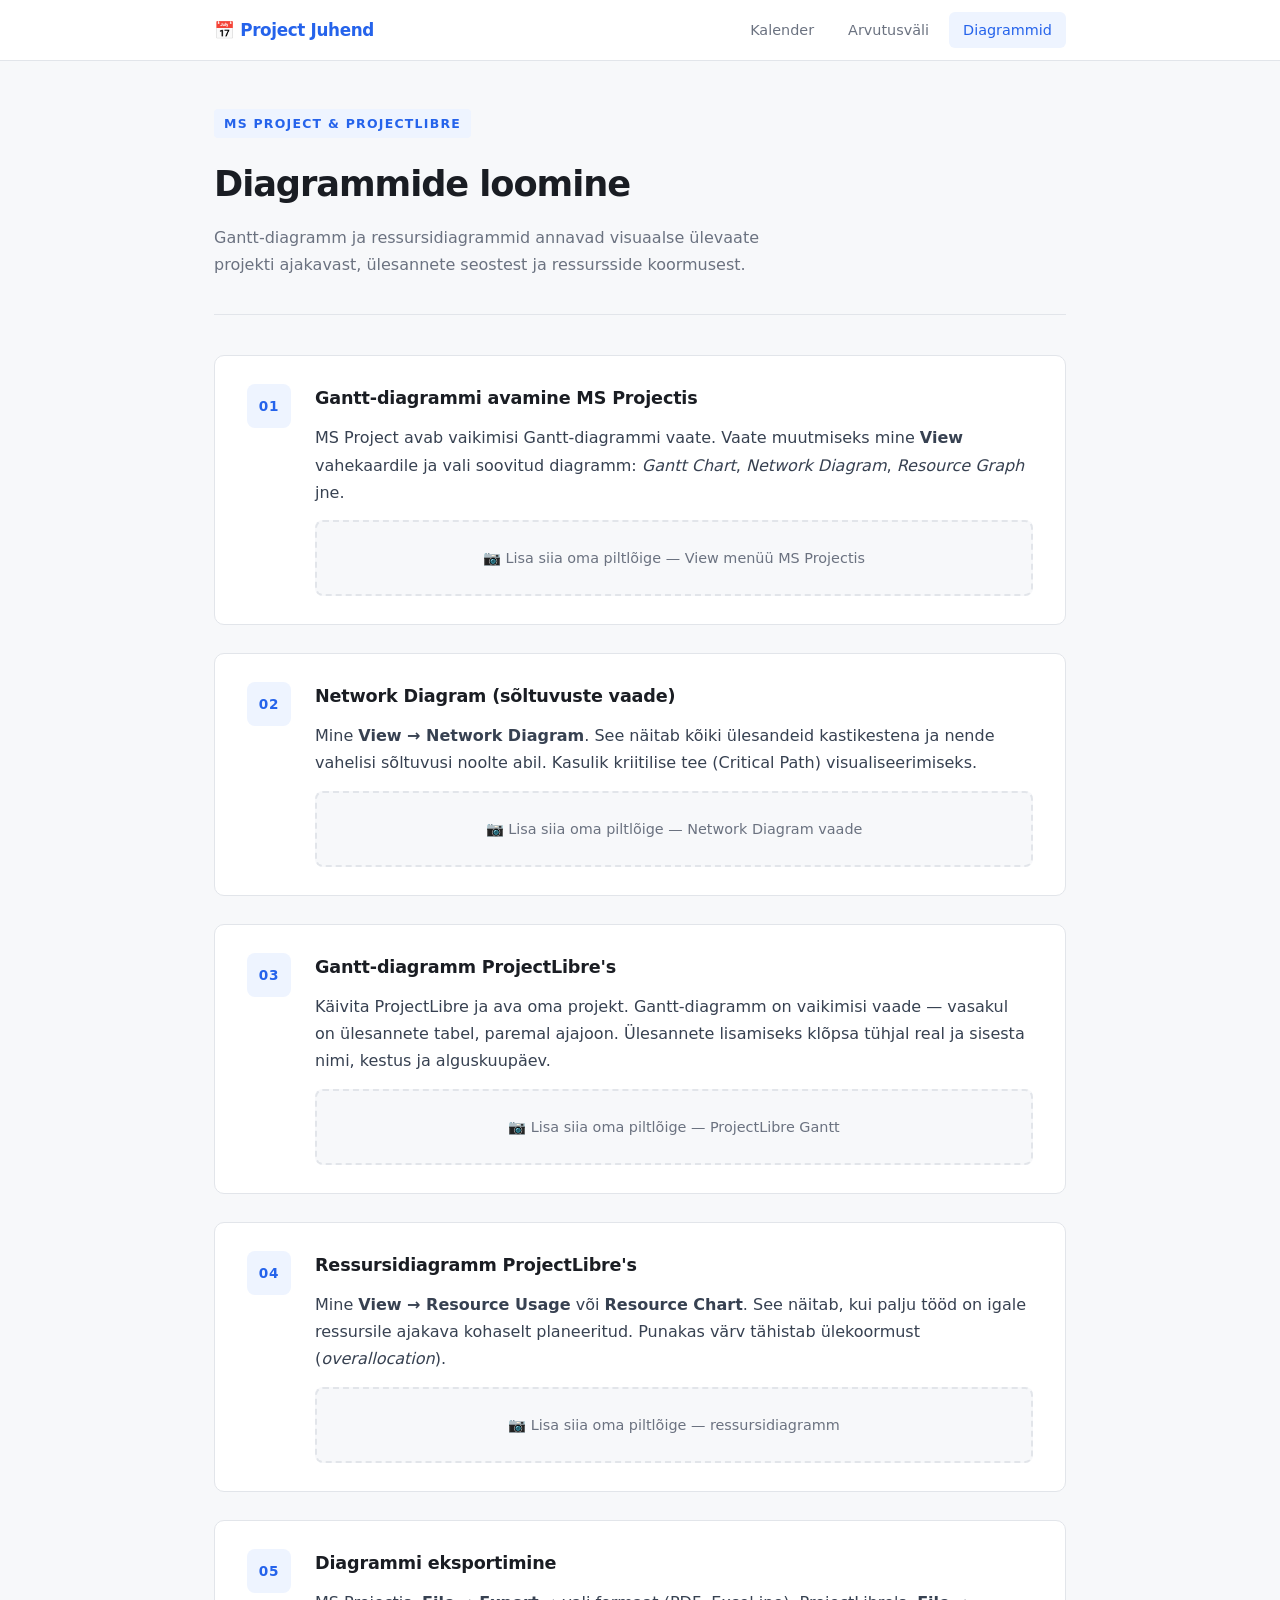
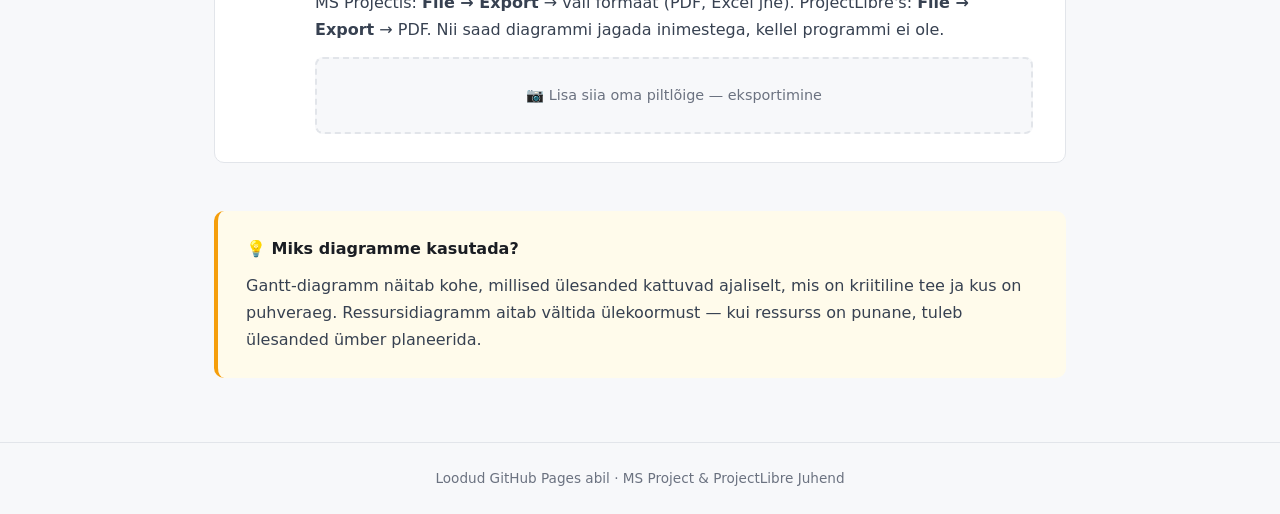
==== diagramm.html @ 18500b0e "Lisa HTML struktuur ja CSS" ====
<!DOCTYPE html>
<html lang="et">
<head>
  <meta charset="UTF-8" />
  <meta name="viewport" content="width=device-width, initial-scale=1.0"/>
  <title>Diagrammid — MS Project &amp; ProjectLibre</title>
  <link rel="stylesheet" href="style.css" />
</head>
<body>

  <header>
    <div class="header-inner">
      <div class="logo">📅 Project Juhend</div>
      <nav>
        <a href="index.html">Kalender</a>
        <a href="valem.html">Arvutusväli</a>
        <a href="diagramm.html" class="active">Diagrammid</a>
      </nav>
    </div>
  </header>

  <main>
    <section class="page-hero">
      <span class="eyebrow">MS Project &amp; ProjectLibre</span>
      <h1>Diagrammide loomine</h1>
      <p>Gantt-diagramm ja ressursidiagrammid annavad visuaalse ülevaate projekti ajakavast, ülesannete seostest ja ressursside koormusest.</p>
    </section>

    <section class="steps-section">

      <article class="step">
        <div class="step-number">01</div>
        <div class="step-content">
          <h2>Gantt-diagrammi avamine MS Projectis</h2>
          <p>MS Project avab vaikimisi Gantt-diagrammi vaate. Vaate muutmiseks mine <strong>View</strong> vahekaardile ja vali soovitud diagramm: <em>Gantt Chart</em>, <em>Network Diagram</em>, <em>Resource Graph</em> jne.</p>
          <div class="img-placeholder">📷 Lisa siia oma piltlõige — View menüü MS Projectis</div>
        </div>
      </article>

      <article class="step">
        <div class="step-number">02</div>
        <div class="step-content">
          <h2>Network Diagram (sõltuvuste vaade)</h2>
          <p>Mine <strong>View → Network Diagram</strong>. See näitab kõiki ülesandeid kastikestena ja nende vahelisi sõltuvusi noolte abil. Kasulik kriitilise tee (Critical Path) visualiseerimiseks.</p>
          <div class="img-placeholder">📷 Lisa siia oma piltlõige — Network Diagram vaade</div>
        </div>
      </article>

      <article class="step">
        <div class="step-number">03</div>
        <div class="step-content">
          <h2>Gantt-diagramm ProjectLibre's</h2>
          <p>Käivita ProjectLibre ja ava oma projekt. Gantt-diagramm on vaikimisi vaade — vasakul on ülesannete tabel, paremal ajajoon. Ülesannete lisamiseks klõpsa tühjal real ja sisesta nimi, kestus ja alguskuupäev.</p>
          <div class="img-placeholder">📷 Lisa siia oma piltlõige — ProjectLibre Gantt</div>
        </div>
      </article>

      <article class="step">
        <div class="step-number">04</div>
        <div class="step-content">
          <h2>Ressursidiagramm ProjectLibre's</h2>
          <p>Mine <strong>View → Resource Usage</strong> või <strong>Resource Chart</strong>. See näitab, kui palju tööd on igale ressursile ajakava kohaselt planeeritud. Punakas värv tähistab ülekoormust (<em>overallocation</em>).</p>
          <div class="img-placeholder">📷 Lisa siia oma piltlõige — ressursidiagramm</div>
        </div>
      </article>

      <article class="step">
        <div class="step-number">05</div>
        <div class="step-content">
          <h2>Diagrammi eksportimine</h2>
          <p>MS Projectis: <strong>File → Export</strong> → vali formaat (PDF, Excel jne). ProjectLibre's: <strong>File → Export</strong> → PDF. Nii saad diagrammi jagada inimestega, kellel programmi ei ole.</p>
          <div class="img-placeholder">📷 Lisa siia oma piltlõige — eksportimine</div>
        </div>
      </article>

    </section>

    <section class="info-box">
      <h3>💡 Miks diagramme kasutada?</h3>
      <p>Gantt-diagramm näitab kohe, millised ülesanded kattuvad ajaliselt, mis on kriitiline tee ja kus on puhveraeg. Ressursidiagramm aitab vältida ülekoormust — kui ressurss on punane, tuleb ülesanded ümber planeerida.</p>
    </section>
  </main>

  <footer>
    <p>Loodud GitHub Pages abil &middot; MS Project &amp; ProjectLibre Juhend</p>
  </footer>

</body>
</html>
---- style.css ----
/* ===== TOKENS ===== */
:root {
  --bg:        #F7F8FA;
  --surface:   #FFFFFF;
  --border:    #E2E5EA;
  --accent:    #2563EB;
  --accent2:   #1D4ED8;
  --text:      #1A1D23;
  --muted:     #6B7280;
  --step-bg:   #EEF4FF;
  --step-num:  #2563EB;
  --warn-bg:   #FFFBEB;
  --warn-border:#F59E0B;
  --radius:    10px;
  --font-head: 'Segoe UI', system-ui, sans-serif;
  --font-body: 'Segoe UI', system-ui, sans-serif;
}

/* ===== RESET ===== */
*, *::before, *::after { box-sizing: border-box; margin: 0; padding: 0; }
html { scroll-behavior: smooth; }
body {
  background: var(--bg);
  color: var(--text);
  font-family: var(--font-body);
  font-size: 16px;
  line-height: 1.7;
}

/* ===== HEADER ===== */
header {
  background: var(--surface);
  border-bottom: 1px solid var(--border);
  position: sticky;
  top: 0;
  z-index: 100;
}
.header-inner {
  max-width: 900px;
  margin: 0 auto;
  padding: 0 24px;
  height: 60px;
  display: flex;
  align-items: center;
  justify-content: space-between;
}
.logo {
  font-weight: 700;
  font-size: 1.05rem;
  color: var(--accent);
  letter-spacing: -0.02em;
}
nav { display: flex; gap: 6px; }
nav a {
  padding: 6px 14px;
  border-radius: 6px;
  text-decoration: none;
  font-size: 0.9rem;
  font-weight: 500;
  color: var(--muted);
  transition: background 0.15s, color 0.15s;
}
nav a:hover, nav a.active {
  background: var(--step-bg);
  color: var(--accent);
}

/* ===== MAIN ===== */
main {
  max-width: 900px;
  margin: 0 auto;
  padding: 0 24px 64px;
}

/* ===== HERO ===== */
.hero {
  padding: 56px 0 40px;
  border-bottom: 1px solid var(--border);
  margin-bottom: 48px;
}
.eyebrow {
  display: inline-block;
  font-size: 0.78rem;
  font-weight: 600;
  letter-spacing: 0.1em;
  text-transform: uppercase;
  color: var(--accent);
  background: var(--step-bg);
  padding: 4px 10px;
  border-radius: 4px;
  margin-bottom: 16px;
}
.hero h1 {
  font-size: clamp(1.8rem, 4vw, 2.6rem);
  font-weight: 800;
  letter-spacing: -0.03em;
  line-height: 1.15;
  margin-bottom: 16px;
}
.subtitle {
  font-size: 1.05rem;
  color: var(--muted);
  max-width: 620px;
}

/* ===== STEPS ===== */
.steps-section {
  display: flex;
  flex-direction: column;
  gap: 28px;
  margin-bottom: 48px;
}
.step {
  background: var(--surface);
  border: 1px solid var(--border);
  border-radius: var(--radius);
  padding: 28px 32px;
  display: flex;
  gap: 24px;
  align-items: flex-start;
}
.step-number {
  flex-shrink: 0;
  width: 44px;
  height: 44px;
  background: var(--step-bg);
  color: var(--step-num);
  font-weight: 800;
  font-size: 0.85rem;
  letter-spacing: 0.05em;
  border-radius: 8px;
  display: flex;
  align-items: center;
  justify-content: center;
}
.step-content h2 {
  font-size: 1.1rem;
  font-weight: 700;
  margin-bottom: 10px;
  letter-spacing: -0.01em;
}
.step-content p { color: #374151; margin-bottom: 14px; }
.step-content p:last-child { margin-bottom: 0; }

/* ===== IMAGE PLACEHOLDER ===== */
.img-placeholder {
  background: var(--bg);
  border: 2px dashed var(--border);
  border-radius: 8px;
  padding: 24px;
  text-align: center;
  color: var(--muted);
  font-size: 0.9rem;
  margin-top: 8px;
}
img {
  width: 100%;
  border-radius: 8px;
  border: 1px solid var(--border);
  margin-top: 8px;
}

/* ===== INFO BOX ===== */
.info-box {
  background: var(--warn-bg);
  border-left: 4px solid var(--warn-border);
  border-radius: var(--radius);
  padding: 24px 28px;
}
.info-box h3 { font-size: 1rem; font-weight: 700; margin-bottom: 10px; }
.info-box p { color: #374151; }

/* ===== PAGE TITLE (inner pages) ===== */
.page-hero {
  padding: 48px 0 36px;
  border-bottom: 1px solid var(--border);
  margin-bottom: 40px;
}
.page-hero h1 {
  font-size: clamp(1.5rem, 3vw, 2.2rem);
  font-weight: 800;
  letter-spacing: -0.03em;
  margin-bottom: 10px;
}
.page-hero p { color: var(--muted); max-width: 580px; }

/* ===== FOOTER ===== */
footer {
  border-top: 1px solid var(--border);
  text-align: center;
  padding: 24px;
  color: var(--muted);
  font-size: 0.85rem;
}

/* ===== RESPONSIVE ===== */
@media (max-width: 600px) {
  .step { flex-direction: column; gap: 14px; }
  .header-inner { gap: 12px; }
  nav a { padding: 6px 10px; }
}
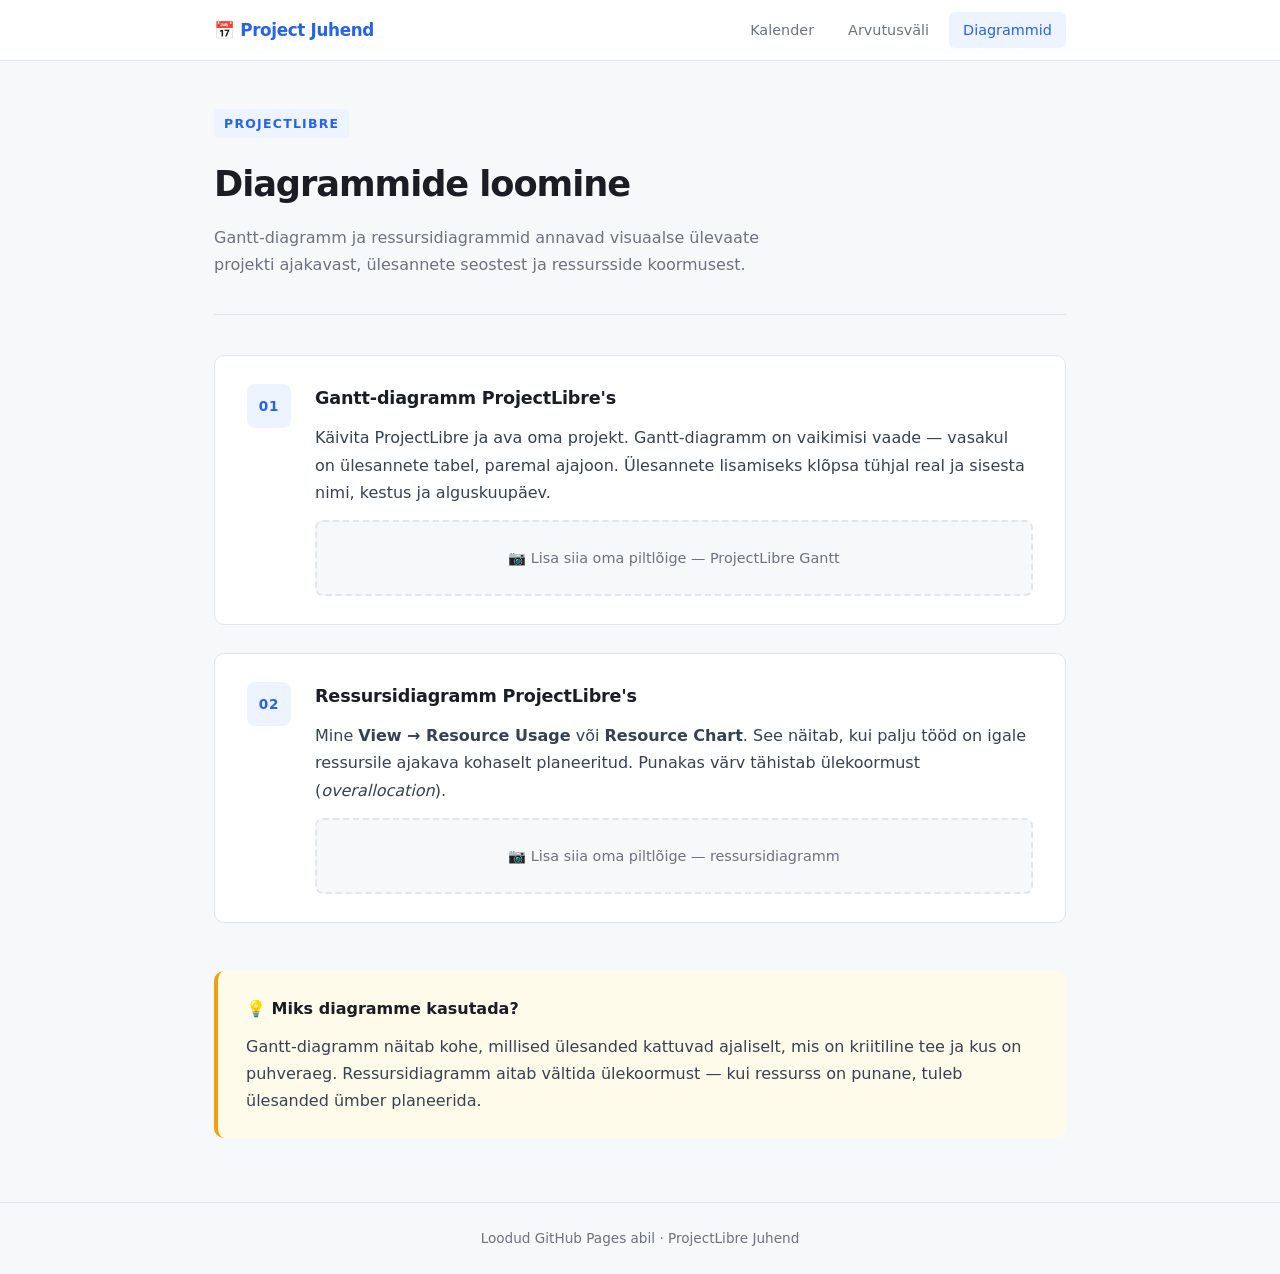
==== commit a35b05bb: "Update diagramm.html" ====
--- a/diagramm.html
+++ b/diagramm.html
@@ -3,7 +3,7 @@
 <head>
   <meta charset="UTF-8" />
   <meta name="viewport" content="width=device-width, initial-scale=1.0"/>
-  <title>Diagrammid — MS Project &amp; ProjectLibre</title>
+  <title>Diagrammid — ProjectLibre</title>
   <link rel="stylesheet" href="style.css" />
 </head>
 <body>
@@ -21,7 +21,7 @@
 
   <main>
     <section class="page-hero">
-      <span class="eyebrow">MS Project &amp; ProjectLibre</span>
+      <span class="eyebrow">ProjectLibre</span>
       <h1>Diagrammide loomine</h1>
       <p>Gantt-diagramm ja ressursidiagrammid annavad visuaalse ülevaate projekti ajakavast, ülesannete seostest ja ressursside koormusest.</p>
     </section>
@@ -31,24 +31,6 @@
       <article class="step">
         <div class="step-number">01</div>
         <div class="step-content">
-          <h2>Gantt-diagrammi avamine MS Projectis</h2>
-          <p>MS Project avab vaikimisi Gantt-diagrammi vaate. Vaate muutmiseks mine <strong>View</strong> vahekaardile ja vali soovitud diagramm: <em>Gantt Chart</em>, <em>Network Diagram</em>, <em>Resource Graph</em> jne.</p>
-          <div class="img-placeholder">📷 Lisa siia oma piltlõige — View menüü MS Projectis</div>
-        </div>
-      </article>
-
-      <article class="step">
-        <div class="step-number">02</div>
-        <div class="step-content">
-          <h2>Network Diagram (sõltuvuste vaade)</h2>
-          <p>Mine <strong>View → Network Diagram</strong>. See näitab kõiki ülesandeid kastikestena ja nende vahelisi sõltuvusi noolte abil. Kasulik kriitilise tee (Critical Path) visualiseerimiseks.</p>
-          <div class="img-placeholder">📷 Lisa siia oma piltlõige — Network Diagram vaade</div>
-        </div>
-      </article>
-
-      <article class="step">
-        <div class="step-number">03</div>
-        <div class="step-content">
           <h2>Gantt-diagramm ProjectLibre's</h2>
           <p>Käivita ProjectLibre ja ava oma projekt. Gantt-diagramm on vaikimisi vaade — vasakul on ülesannete tabel, paremal ajajoon. Ülesannete lisamiseks klõpsa tühjal real ja sisesta nimi, kestus ja alguskuupäev.</p>
           <div class="img-placeholder">📷 Lisa siia oma piltlõige — ProjectLibre Gantt</div>
@@ -56,20 +38,11 @@
       </article>
 
       <article class="step">
-        <div class="step-number">04</div>
+        <div class="step-number">02</div>
         <div class="step-content">
           <h2>Ressursidiagramm ProjectLibre's</h2>
           <p>Mine <strong>View → Resource Usage</strong> või <strong>Resource Chart</strong>. See näitab, kui palju tööd on igale ressursile ajakava kohaselt planeeritud. Punakas värv tähistab ülekoormust (<em>overallocation</em>).</p>
           <div class="img-placeholder">📷 Lisa siia oma piltlõige — ressursidiagramm</div>
-        </div>
-      </article>
-
-      <article class="step">
-        <div class="step-number">05</div>
-        <div class="step-content">
-          <h2>Diagrammi eksportimine</h2>
-          <p>MS Projectis: <strong>File → Export</strong> → vali formaat (PDF, Excel jne). ProjectLibre's: <strong>File → Export</strong> → PDF. Nii saad diagrammi jagada inimestega, kellel programmi ei ole.</p>
-          <div class="img-placeholder">📷 Lisa siia oma piltlõige — eksportimine</div>
         </div>
       </article>
 
@@ -82,7 +55,7 @@
   </main>
 
   <footer>
-    <p>Loodud GitHub Pages abil &middot; MS Project &amp; ProjectLibre Juhend</p>
+    <p>Loodud GitHub Pages abil &middot; ProjectLibre Juhend</p>
   </footer>
 
 </body>
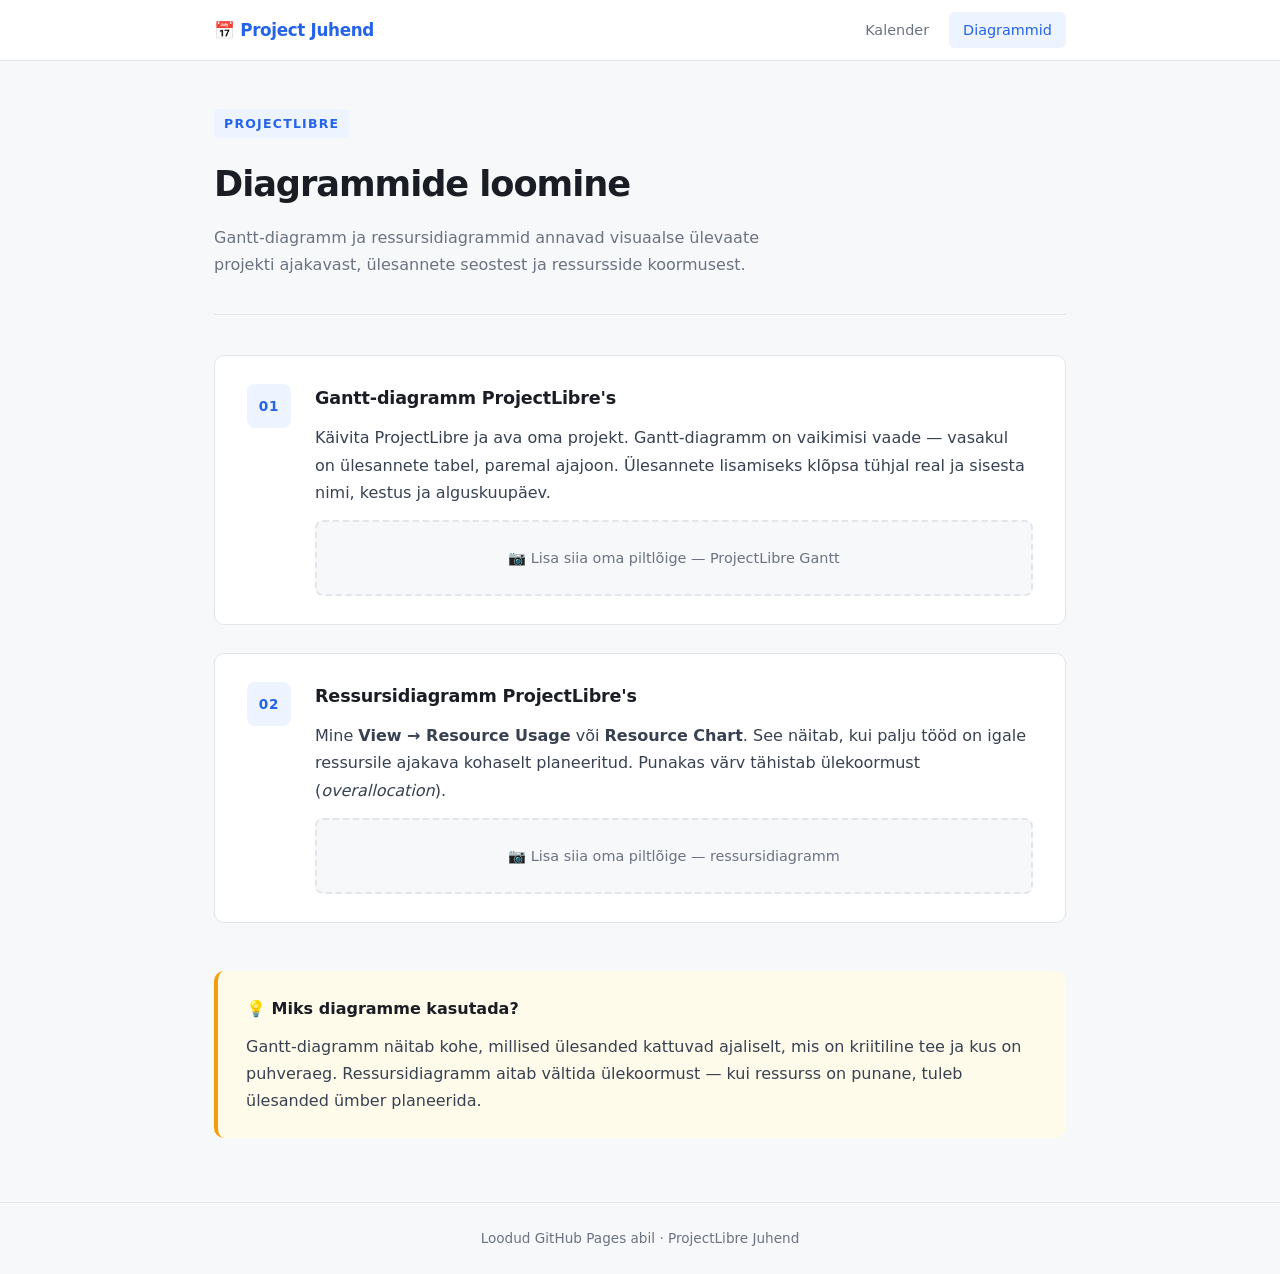
==== commit a8bb5552: "Remove link to Arvutusväli from navigation" ====
--- a/diagramm.html
+++ b/diagramm.html
@@ -13,7 +13,6 @@
       <div class="logo">📅 Project Juhend</div>
       <nav>
         <a href="index.html">Kalender</a>
-        <a href="valem.html">Arvutusväli</a>
         <a href="diagramm.html" class="active">Diagrammid</a>
       </nav>
     </div>
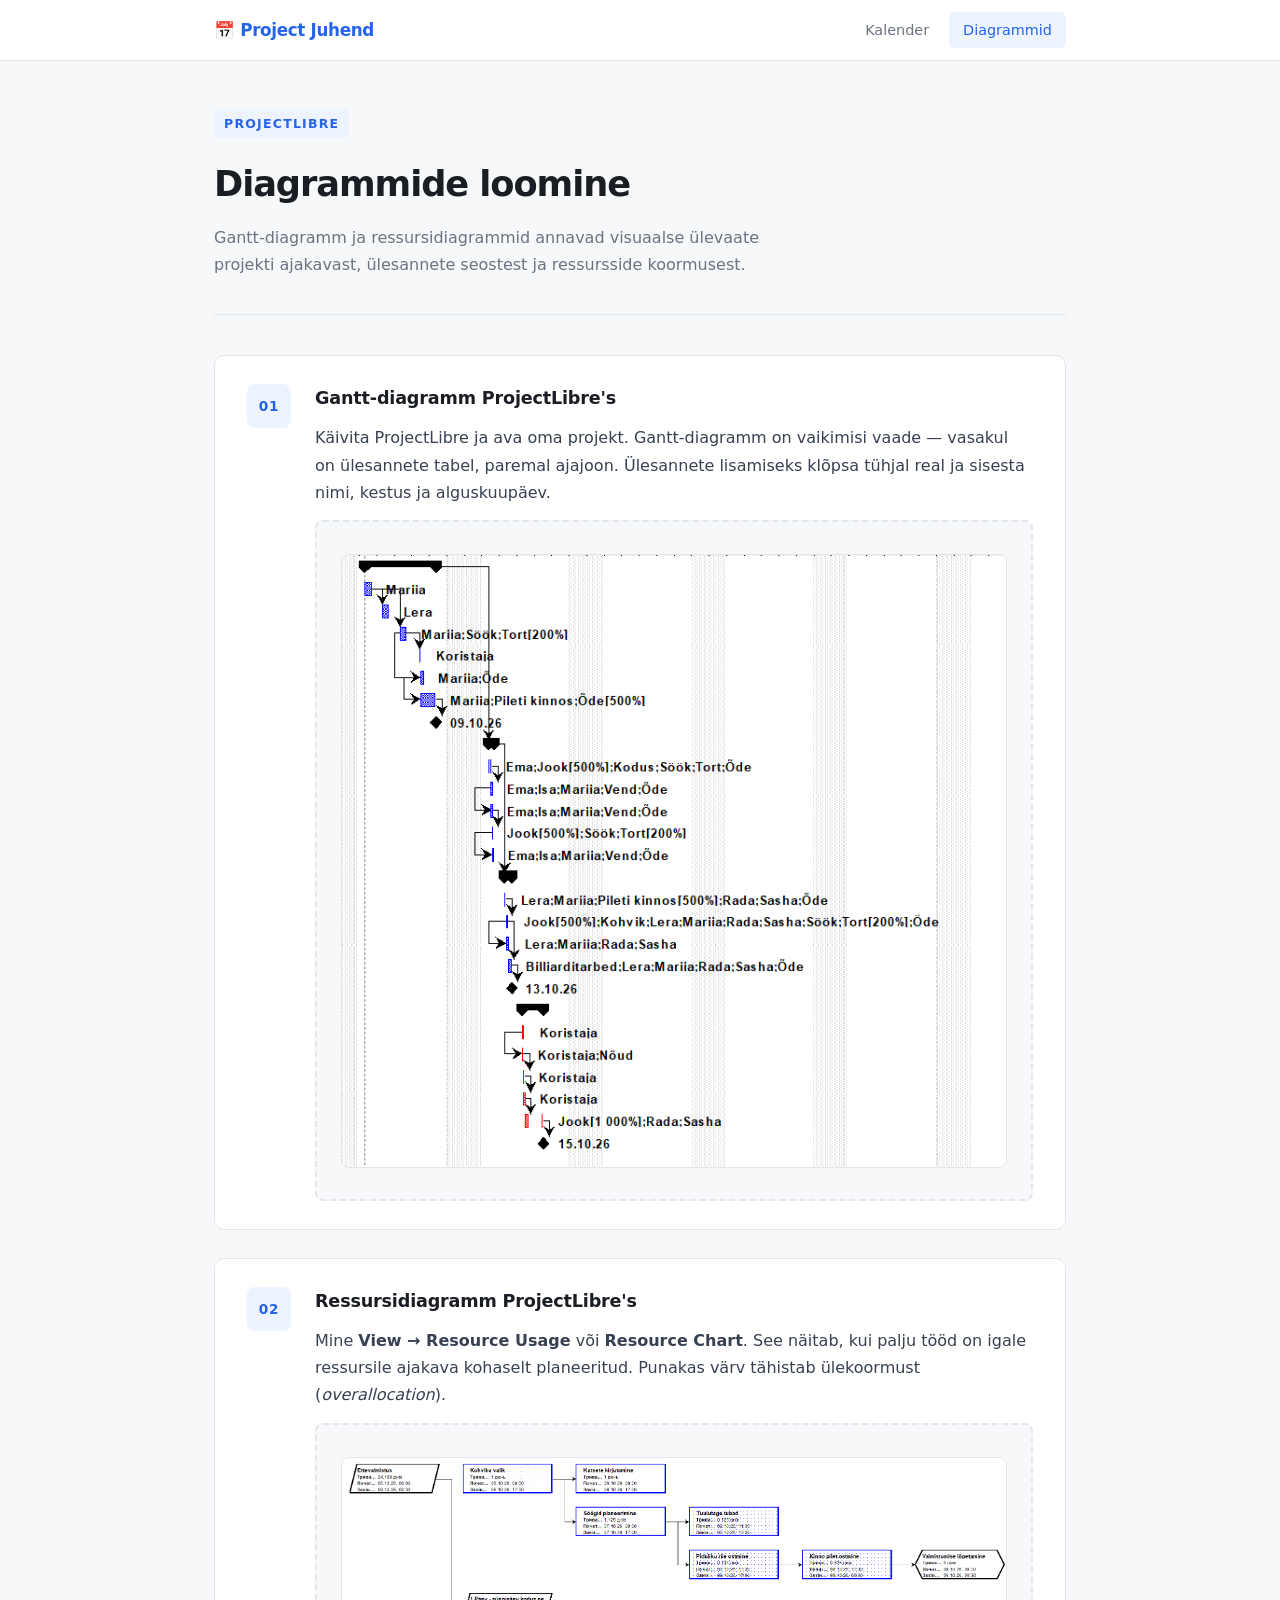
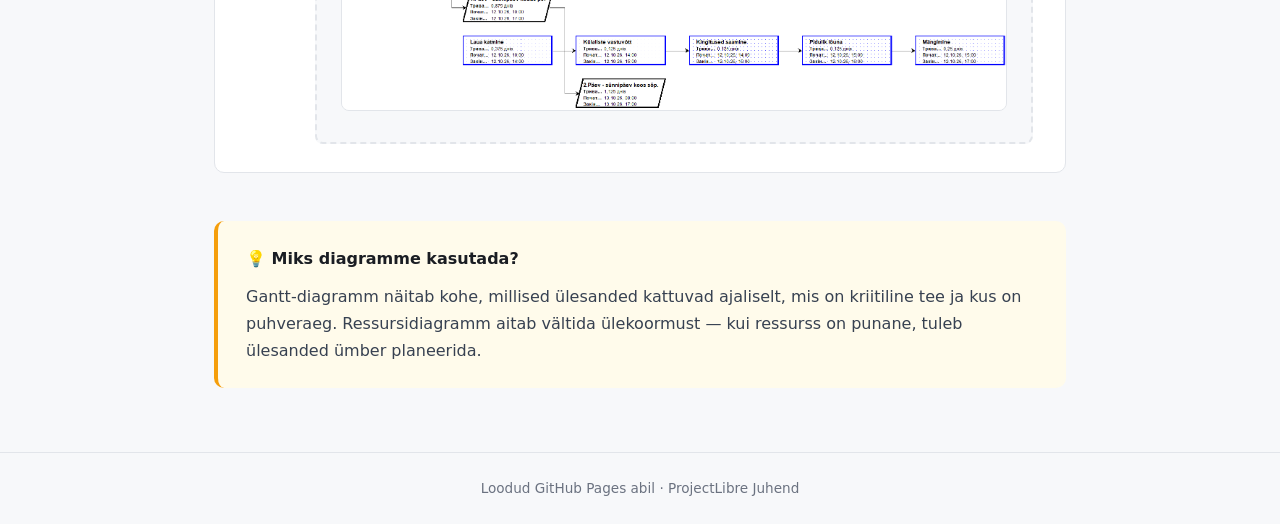
==== commit 57e08e24: "Replace image with  images" ====
--- a/diagramm.html
+++ b/diagramm.html
@@ -32,7 +32,7 @@
         <div class="step-content">
           <h2>Gantt-diagramm ProjectLibre's</h2>
           <p>Käivita ProjectLibre ja ava oma projekt. Gantt-diagramm on vaikimisi vaade — vasakul on ülesannete tabel, paremal ajajoon. Ülesannete lisamiseks klõpsa tühjal real ja sisesta nimi, kestus ja alguskuupäev.</p>
-          <div class="img-placeholder">📷 Lisa siia oma piltlõige — ProjectLibre Gantt</div>
+          <div class="img-placeholder"><img src="images/diag_gr.png" alt="Change Working Time avamine"></div>
         </div>
       </article>
 
@@ -41,7 +41,7 @@
         <div class="step-content">
           <h2>Ressursidiagramm ProjectLibre's</h2>
           <p>Mine <strong>View → Resource Usage</strong> või <strong>Resource Chart</strong>. See näitab, kui palju tööd on igale ressursile ajakava kohaselt planeeritud. Punakas värv tähistab ülekoormust (<em>overallocation</em>).</p>
-          <div class="img-placeholder">📷 Lisa siia oma piltlõige — ressursidiagramm</div>
+          <div class="img-placeholder"><img src="images/diag.png" alt="Change Working Time avamine"></div>
         </div>
       </article>
 
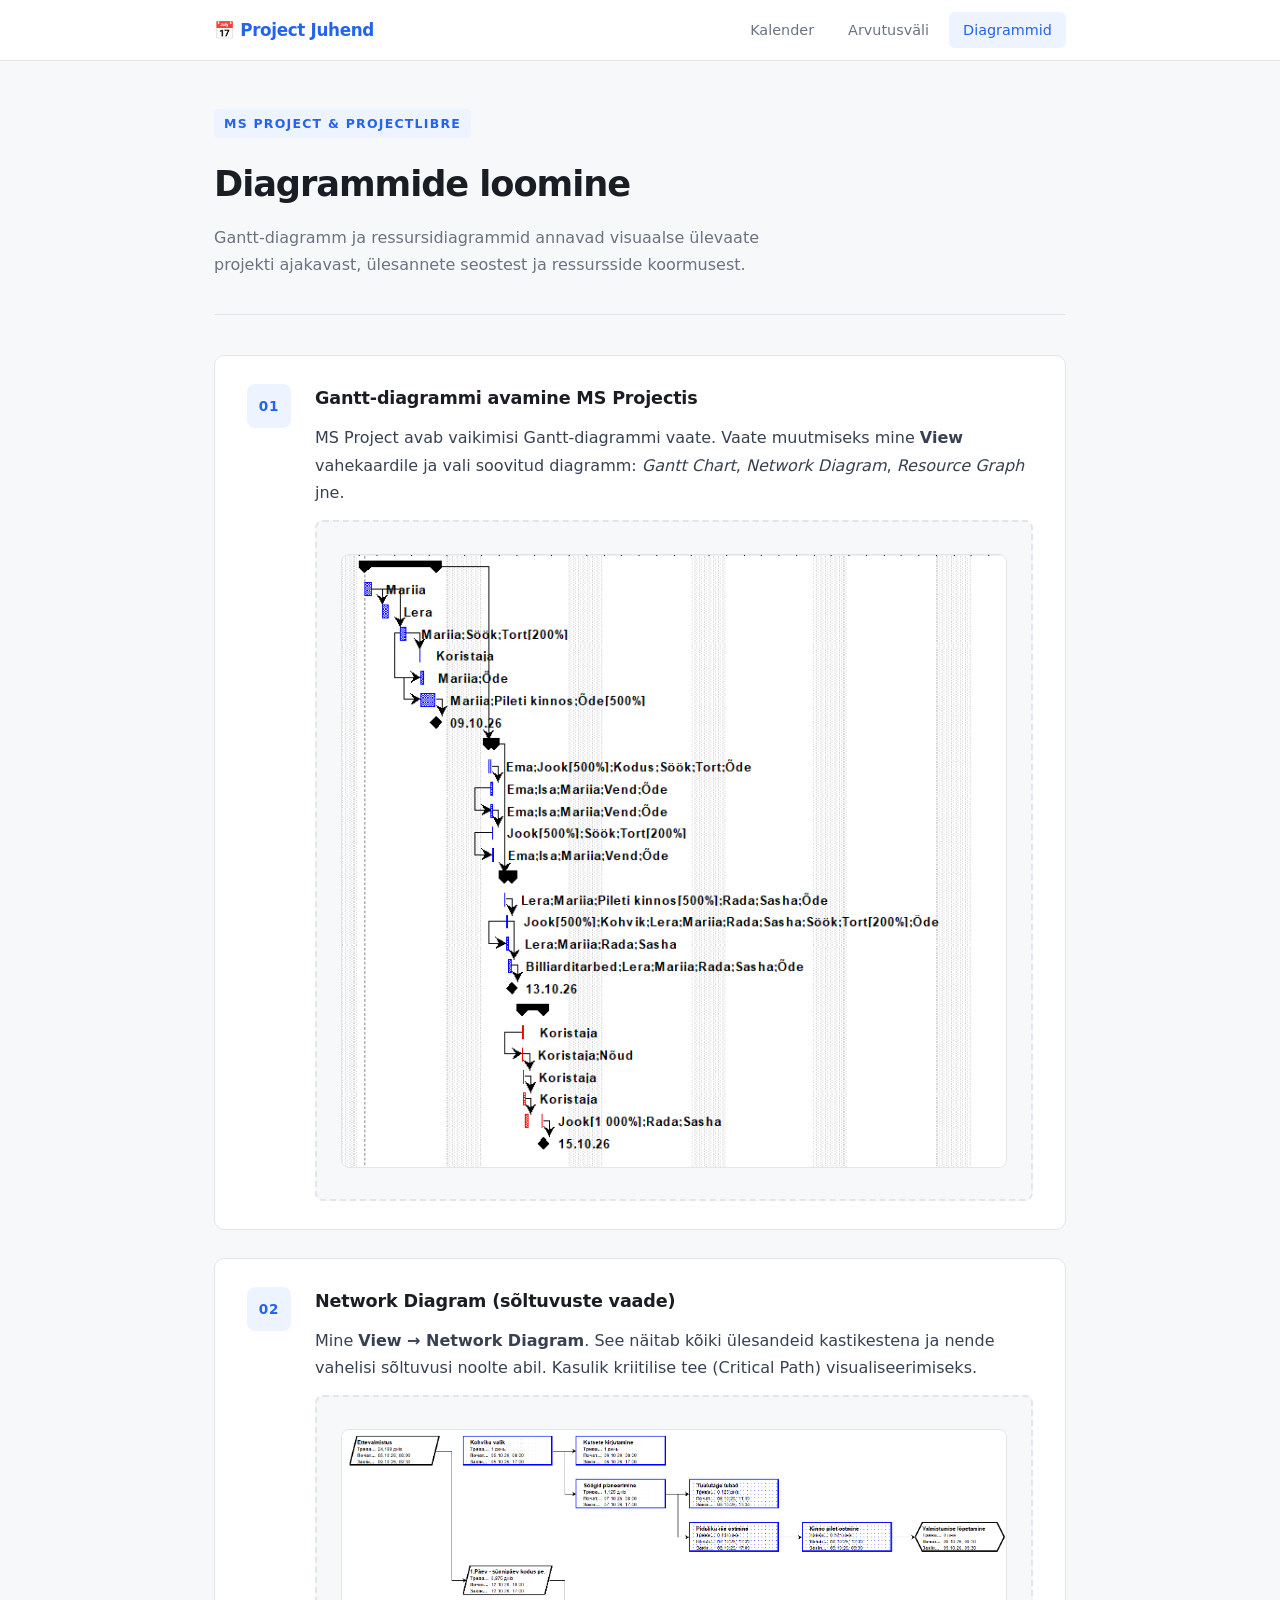
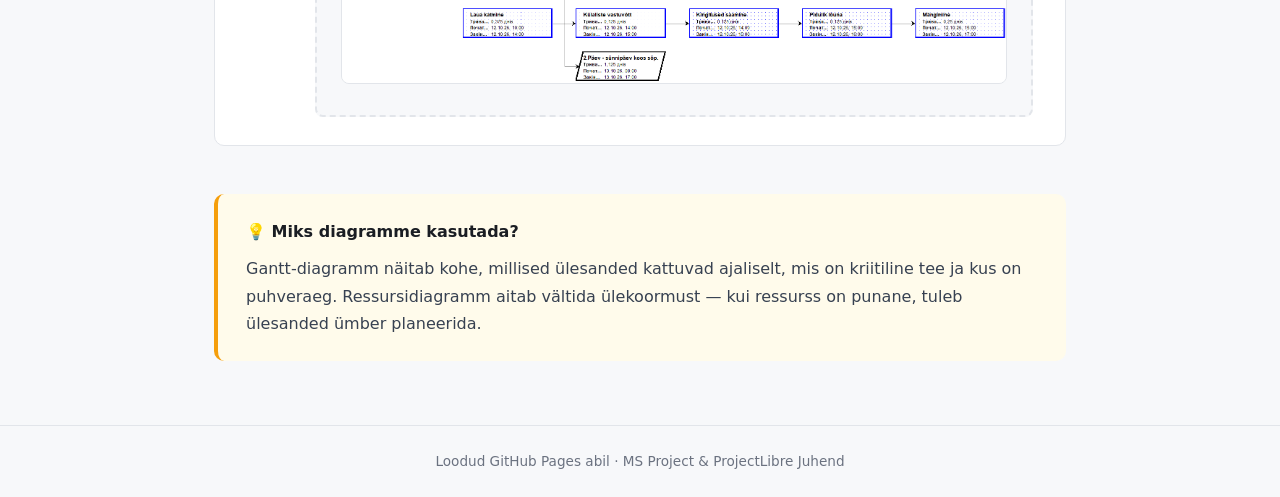
==== commit 47215207: "Replace placeholder with aimages" ====
--- a/diagramm.html
+++ b/diagramm.html
@@ -3,7 +3,7 @@
 <head>
   <meta charset="UTF-8" />
   <meta name="viewport" content="width=device-width, initial-scale=1.0"/>
-  <title>Diagrammid — ProjectLibre</title>
+  <title>Diagrammid — MS Project &amp; ProjectLibre</title>
   <link rel="stylesheet" href="style.css" />
 </head>
 <body>
@@ -13,6 +13,7 @@
       <div class="logo">📅 Project Juhend</div>
       <nav>
         <a href="index.html">Kalender</a>
+        <a href="valem.html">Arvutusväli</a>
         <a href="diagramm.html" class="active">Diagrammid</a>
       </nav>
     </div>
@@ -20,7 +21,7 @@
 
   <main>
     <section class="page-hero">
-      <span class="eyebrow">ProjectLibre</span>
+      <span class="eyebrow">MS Project &amp; ProjectLibre</span>
       <h1>Diagrammide loomine</h1>
       <p>Gantt-diagramm ja ressursidiagrammid annavad visuaalse ülevaate projekti ajakavast, ülesannete seostest ja ressursside koormusest.</p>
     </section>
@@ -30,8 +31,8 @@
       <article class="step">
         <div class="step-number">01</div>
         <div class="step-content">
-          <h2>Gantt-diagramm ProjectLibre's</h2>
-          <p>Käivita ProjectLibre ja ava oma projekt. Gantt-diagramm on vaikimisi vaade — vasakul on ülesannete tabel, paremal ajajoon. Ülesannete lisamiseks klõpsa tühjal real ja sisesta nimi, kestus ja alguskuupäev.</p>
+          <h2>Gantt-diagrammi avamine MS Projectis</h2>
+          <p>MS Project avab vaikimisi Gantt-diagrammi vaate. Vaate muutmiseks mine <strong>View</strong> vahekaardile ja vali soovitud diagramm: <em>Gantt Chart</em>, <em>Network Diagram</em>, <em>Resource Graph</em> jne.</p>
           <div class="img-placeholder"><img src="images/diag_gr.png" alt="Change Working Time avamine"></div>
         </div>
       </article>
@@ -39,8 +40,8 @@
       <article class="step">
         <div class="step-number">02</div>
         <div class="step-content">
-          <h2>Ressursidiagramm ProjectLibre's</h2>
-          <p>Mine <strong>View → Resource Usage</strong> või <strong>Resource Chart</strong>. See näitab, kui palju tööd on igale ressursile ajakava kohaselt planeeritud. Punakas värv tähistab ülekoormust (<em>overallocation</em>).</p>
+          <h2>Network Diagram (sõltuvuste vaade)</h2>
+          <p>Mine <strong>View → Network Diagram</strong>. See näitab kõiki ülesandeid kastikestena ja nende vahelisi sõltuvusi noolte abil. Kasulik kriitilise tee (Critical Path) visualiseerimiseks.</p>
           <div class="img-placeholder"><img src="images/diag.png" alt="Change Working Time avamine"></div>
         </div>
       </article>
@@ -54,7 +55,7 @@
   </main>
 
   <footer>
-    <p>Loodud GitHub Pages abil &middot; ProjectLibre Juhend</p>
+    <p>Loodud GitHub Pages abil &middot; MS Project &amp; ProjectLibre Juhend</p>
   </footer>
 
 </body>
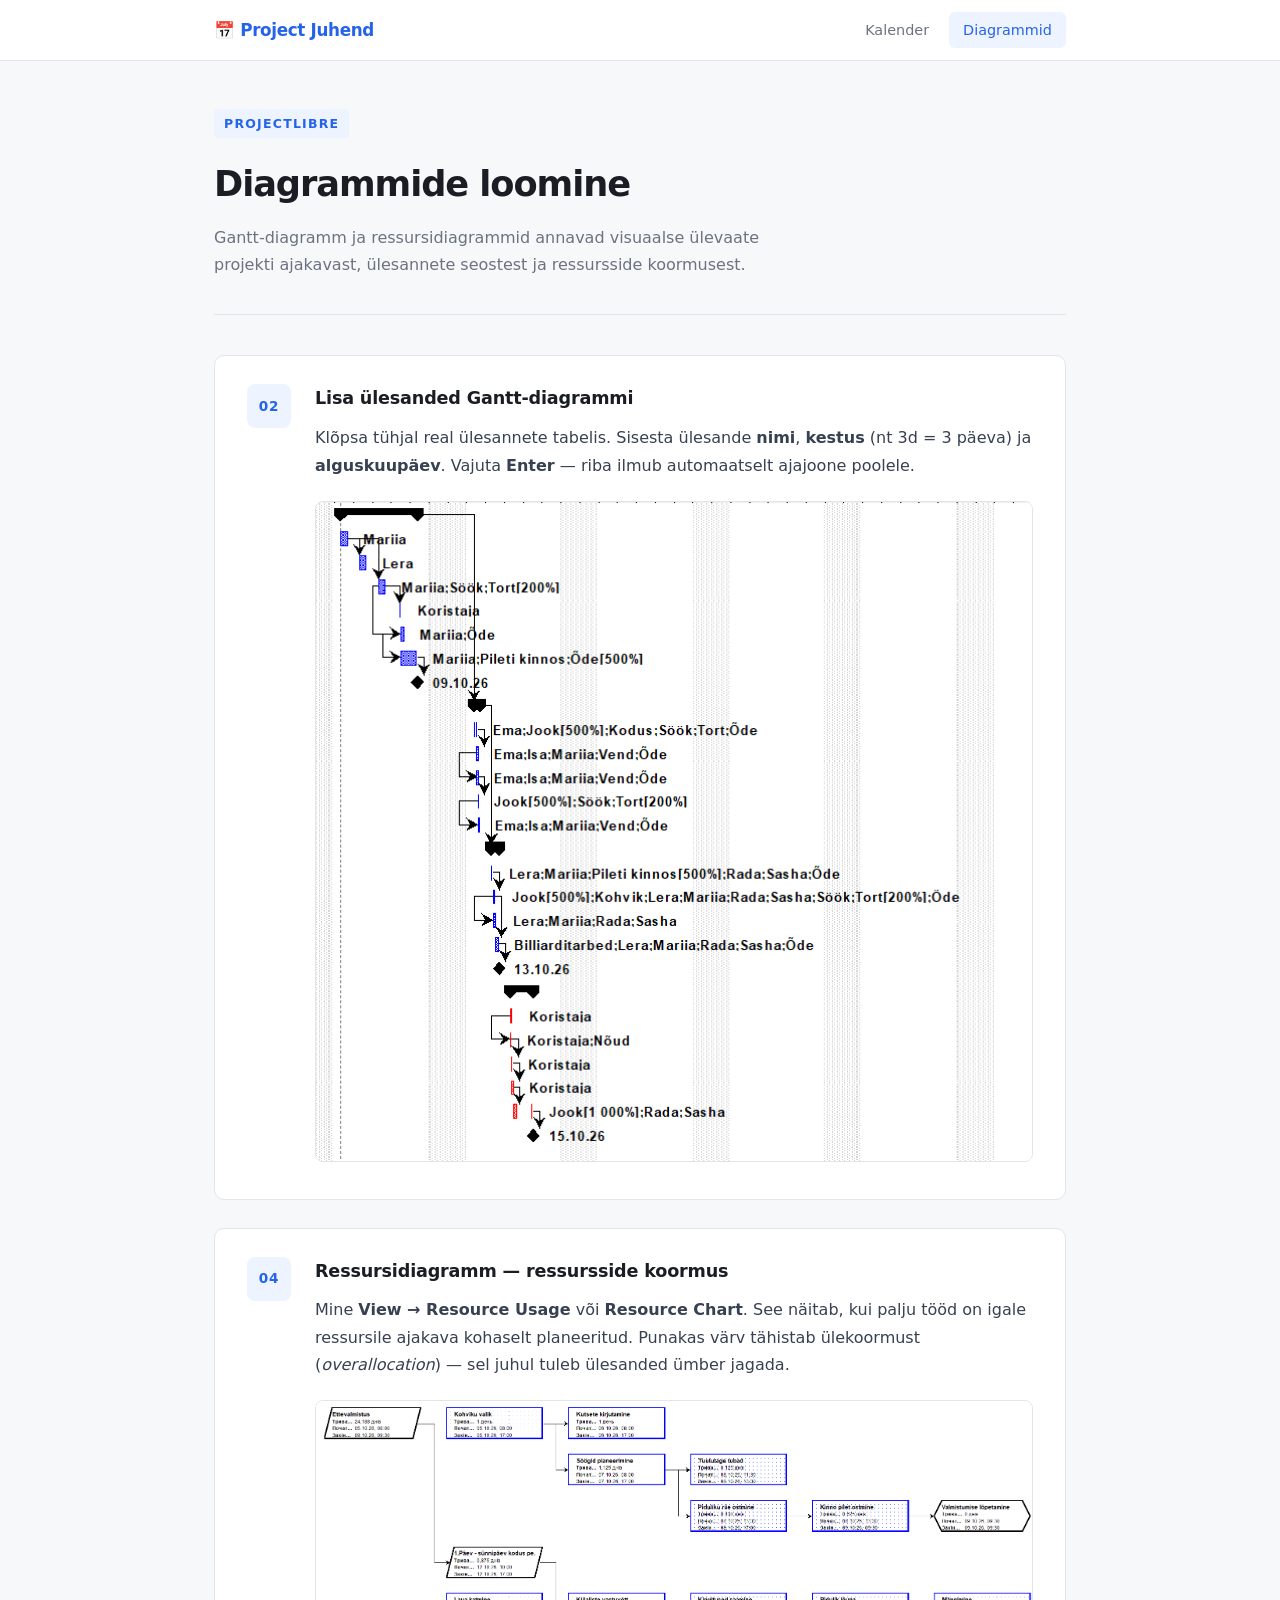
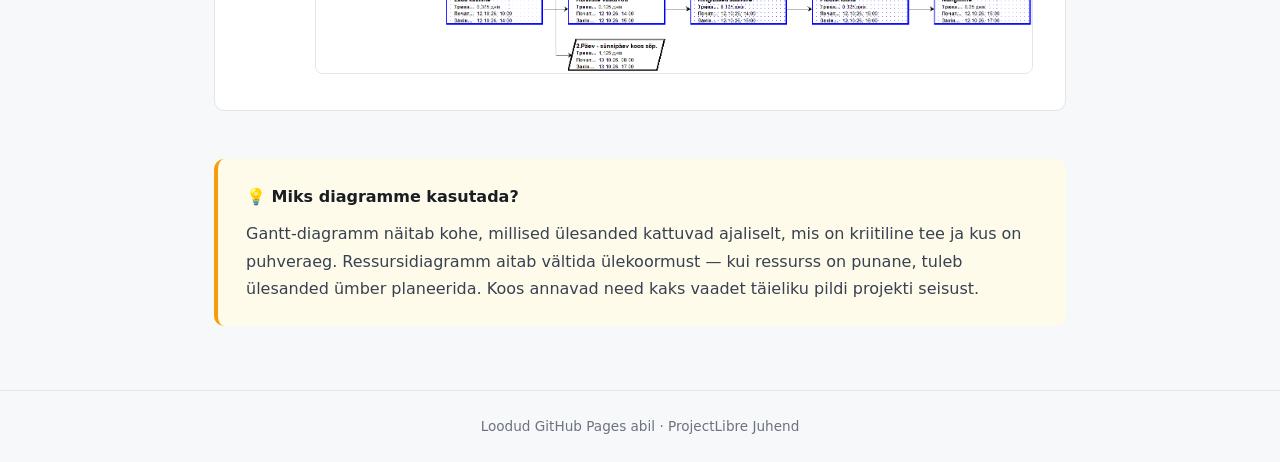
==== commit ea27911f: "Lisa diagrammide juhend 5 sammuga, paranda alt tekstid Closes #2" ====
--- a/diagramm.html
+++ b/diagramm.html
@@ -3,17 +3,15 @@
 <head>
   <meta charset="UTF-8" />
   <meta name="viewport" content="width=device-width, initial-scale=1.0"/>
-  <title>Diagrammid — MS Project &amp; ProjectLibre</title>
+  <title>Diagrammid — ProjectLibre</title>
   <link rel="stylesheet" href="style.css" />
 </head>
 <body>
-
   <header>
     <div class="header-inner">
       <div class="logo">📅 Project Juhend</div>
       <nav>
         <a href="index.html">Kalender</a>
-        <a href="valem.html">Arvutusväli</a>
         <a href="diagramm.html" class="active">Diagrammid</a>
       </nav>
     </div>
@@ -21,7 +19,7 @@
 
   <main>
     <section class="page-hero">
-      <span class="eyebrow">MS Project &amp; ProjectLibre</span>
+      <span class="eyebrow">ProjectLibre</span>
       <h1>Diagrammide loomine</h1>
       <p>Gantt-diagramm ja ressursidiagrammid annavad visuaalse ülevaate projekti ajakavast, ülesannete seostest ja ressursside koormusest.</p>
     </section>
@@ -29,20 +27,20 @@
     <section class="steps-section">
 
       <article class="step">
-        <div class="step-number">01</div>
+        <div class="step-number">02</div>
         <div class="step-content">
-          <h2>Gantt-diagrammi avamine MS Projectis</h2>
-          <p>MS Project avab vaikimisi Gantt-diagrammi vaate. Vaate muutmiseks mine <strong>View</strong> vahekaardile ja vali soovitud diagramm: <em>Gantt Chart</em>, <em>Network Diagram</em>, <em>Resource Graph</em> jne.</p>
-          <div class="img-placeholder"><img src="images/diag_gr.png" alt="Change Working Time avamine"></div>
+          <h2>Lisa ülesanded Gantt-diagrammi</h2>
+          <p>Klõpsa tühjal real ülesannete tabelis. Sisesta ülesande <strong>nimi</strong>, <strong>kestus</strong> (nt 3d = 3 päeva) ja <strong>alguskuupäev</strong>. Vajuta <strong>Enter</strong> — riba ilmub automaatselt ajajoone poolele.</p>
+          <img src="images/diag_gr.png" alt="Ülesannete lisamine Gantt-diagrammi">
         </div>
       </article>
 
       <article class="step">
-        <div class="step-number">02</div>
+        <div class="step-number">04</div>
         <div class="step-content">
-          <h2>Network Diagram (sõltuvuste vaade)</h2>
-          <p>Mine <strong>View → Network Diagram</strong>. See näitab kõiki ülesandeid kastikestena ja nende vahelisi sõltuvusi noolte abil. Kasulik kriitilise tee (Critical Path) visualiseerimiseks.</p>
-          <div class="img-placeholder"><img src="images/diag.png" alt="Change Working Time avamine"></div>
+          <h2>Ressursidiagramm — ressursside koormus</h2>
+          <p>Mine <strong>View → Resource Usage</strong> või <strong>Resource Chart</strong>. See näitab, kui palju tööd on igale ressursile ajakava kohaselt planeeritud. Punakas värv tähistab ülekoormust (<em>overallocation</em>) — sel juhul tuleb ülesanded ümber jagada.</p>
+          <img src="images/diag.png" alt="Ressursidiagramm ProjectLibre's">
         </div>
       </article>
 
@@ -50,13 +48,12 @@
 
     <section class="info-box">
       <h3>💡 Miks diagramme kasutada?</h3>
-      <p>Gantt-diagramm näitab kohe, millised ülesanded kattuvad ajaliselt, mis on kriitiline tee ja kus on puhveraeg. Ressursidiagramm aitab vältida ülekoormust — kui ressurss on punane, tuleb ülesanded ümber planeerida.</p>
+      <p>Gantt-diagramm näitab kohe, millised ülesanded kattuvad ajaliselt, mis on kriitiline tee ja kus on puhveraeg. Ressursidiagramm aitab vältida ülekoormust — kui ressurss on punane, tuleb ülesanded ümber planeerida. Koos annavad need kaks vaadet täieliku pildi projekti seisust.</p>
     </section>
   </main>
 
   <footer>
-    <p>Loodud GitHub Pages abil &middot; MS Project &amp; ProjectLibre Juhend</p>
+    <p>Loodud GitHub Pages abil &middot; ProjectLibre Juhend</p>
   </footer>
-
 </body>
 </html>
